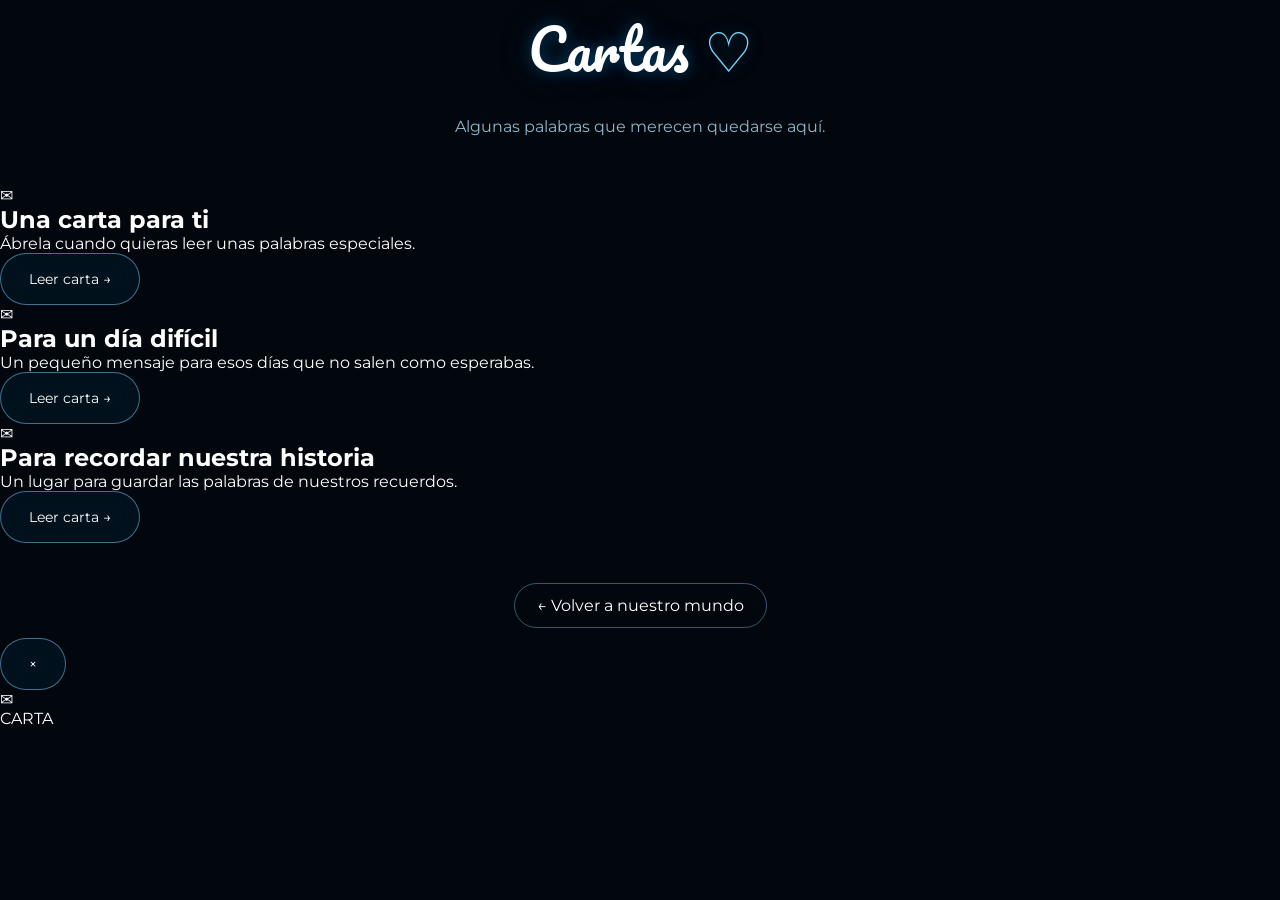
==== cartas.html @ 98e8fbcd "Create cartas.html" ====
<!DOCTYPE html>
<html lang="es">
<head>
    <meta charset="UTF-8">
    <meta name="viewport" content="width=device-width, initial-scale=1.0">

    <title>Mi Mar — Cartas ❤️</title>

    <link rel="preconnect" href="https://fonts.googleapis.com">
    <link rel="preconnect" href="https://fonts.gstatic.com" crossorigin>

    <link href="https://fonts.googleapis.com/css2?family=Montserrat:wght@300;400;500;600&family=Pacifico&display=swap" rel="stylesheet">

    <link rel="stylesheet" href="style.css">
</head>

<body>

<main class="cartas">

    <header class="encabezado">
        <h1>Cartas <span>♡</span></h1>
        <p>Algunas palabras que merecen quedarse aquí.</p>
    </header>

    <section class="cartas-grid">

        <div class="carta" onclick="abrirCarta(1)">
            <div class="sobre">✉</div>
            <h2>Una carta para ti</h2>
            <p>Ábrela cuando quieras leer unas palabras especiales.</p>
            <button>Leer carta →</button>
        </div>

        <div class="carta" onclick="abrirCarta(2)">
            <div class="sobre">✉</div>
            <h2>Para un día difícil</h2>
            <p>Un pequeño mensaje para esos días que no salen como esperabas.</p>
            <button>Leer carta →</button>
        </div>

        <div class="carta" onclick="abrirCarta(3)">
            <div class="sobre">✉</div>
            <h2>Para recordar nuestra historia</h2>
            <p>Un lugar para guardar las palabras de nuestros recuerdos.</p>
            <button>Leer carta →</button>
        </div>

    </section>

    <a class="volver" href="mundo.html">
        ← Volver a nuestro mundo
    </a>

</main>


<!-- VENTANA DE LA CARTA -->

<div id="ventanaCarta" class="ventana-carta">

    <div class="contenido-carta">

        <button class="cerrar" onclick="cerrarCarta()">×</button>

        <div class="sobre-grande">✉</div>

        <span id="etiquetaCarta">CARTA</span>

        <h2 id="tituloCarta"></h2>

        <p id="textoCarta"></p>

    </div>

</div>


<script>

const cartas = {

    1: {
        titulo: "Una carta para ti",
        texto: "Aquí puedes escribir tus propias palabras. Este espacio está pensado para guardar un mensaje especial que quieras conservar dentro de Mi Mar."
    },

    2: {
        titulo: "Para un día difícil",
        texto: "Aquí puedes escribir un mensaje para esos momentos en los que haga falta recordar los buenos momentos, respirar y seguir adelante."
    },

    3: {
        titulo: "Para recordar nuestra historia",
        texto: "Aquí puedes escribir algo sobre los momentos, recuerdos y experiencias que quieras conservar dentro de esta pequeña historia."
    }

};


function abrirCarta(numero) {

    document.getElementById("tituloCarta").textContent =
        cartas[numero].titulo;

    document.getElementById("textoCarta").textContent =
        cartas[numero].texto;

    document.getElementById("ventanaCarta").classList.add("mostrar");
}


function cerrarCarta() {

    document.getElementById("ventanaCarta").classList.remove("mostrar");

}

</script>

</body>
</html>
---- style.css ----
* {
    margin: 0;
    padding: 0;
    box-sizing: border-box;
}
body {
    font-family: 'Montserrat', sans-serif;
    background: #02070d;
    color: white;
    overflow-x: hidden;
}
}

/* Pantalla principal */
.inicio {
    min-height: 100vh;
    position: relative;
    display: flex;
    justify-content: center;
    align-items: center;
    text-align: center;

    background:
        radial-gradient(circle at 50% 35%, rgba(0, 90, 140, 0.25), transparent 45%),
        linear-gradient(to bottom, #020912, #001522 60%, #02070d);
}

/* Efecto de agua */
.inicio::before {
    content: "";
    position: absolute;
    inset: 0;

    background:
        radial-gradient(ellipse at 50% 100%,
        rgba(0, 120, 180, 0.22),
        transparent 55%);

    animation: agua 6s ease-in-out infinite alternate;
}

@keyframes agua {
    from {
        transform: translateY(0) scale(1);
    }

    to {
        transform: translateY(-15px) scale(1.05);
    }
}

/* Contenido */
.contenido {
    position: relative;
    z-index: 2;
    max-width: 700px;
    padding: 30px;
}

.pequeno {
    font-size: 12px;
    letter-spacing: 6px;
    color: #7ecfff;
    margin-bottom: 18px;
}

h1 {
    font-family: 'Pacifico', cursive;
    font-size: clamp(55px, 12vw, 110px);
    font-weight: normal;
    margin-bottom: 20px;

    text-shadow:
        0 0 15px rgba(0, 170, 255, 0.35),
        0 0 40px rgba(0, 110, 200, 0.2);
}

h1 span {
    color: #73d8ff;
}

.frase {
    color: #b8cbd5;
    font-size: 17px;
    line-height: 1.8;
    font-weight: 300;
    margin-bottom: 40px;
}

/* Botón */
button {
    border: 1px solid rgba(126, 207, 255, 0.5);
    background: rgba(0, 80, 120, 0.15);
    color: white;

    padding: 16px 28px;
    border-radius: 50px;

    font-family: 'Montserrat', sans-serif;
    font-size: 14px;

    cursor: pointer;

    transition: 0.35s ease;

    backdrop-filter: blur(10px);
}

button span {
    margin-left: 10px;
    color: #7ecfff;
}

button:hover {
    background: rgba(0, 130, 190, 0.25);
    border-color: #7ecfff;
    box-shadow: 0 0 25px rgba(0, 160, 230, 0.3);
    transform: translateY(-3px);
}

/* Flecha inferior */
.abajo {
    position: absolute;
    bottom: 25px;
    left: 50%;

    color: #6faec5;
    font-size: 22px;

    animation: bajar 1.5s infinite;
}

@keyframes bajar {
    0%, 100% {
        transform: translateY(0);
        opacity: 0.5;
    }

    50% {
        transform: translateY(8px);
        opacity: 1;
    }
}

/* Celulares */
@media (max-width: 600px) {

    .pequeno {
        font-size: 10px;
        letter-spacing: 4px;
    }

    .frase {
        font-size: 15px;
    }

    button {
        padding: 14px 22px;
    }
}/* =========================
   MENÚ DE MI MAR
========================= */

.mundo {
    min-height: 100vh;
    padding: 50px 25px;

    background:
        radial-gradient(circle at 50% 0%, rgba(0, 100, 160, 0.25), transparent 40%),
        linear-gradient(to bottom, #020912, #001522 60%, #02070d);

    color: white;
}

.encabezado {
    text-align: center;
    margin-bottom: 50px;
}

.encabezado h1 {
    font-family: 'Pacifico', cursive;
    font-size: 55px;
    font-weight: normal;
}

.encabezado h1 span {
    color: #73d8ff;
}

.encabezado p {
    color: #8fb8c9;
    margin-top: 10px;
}

/* Tarjetas */

.menu {
    max-width: 1000px;
    margin: auto;

    display: grid;
    grid-template-columns: repeat(3, 1fr);
    gap: 20px;

    padding: 30px 22px;

    background: rgba(4, 30, 45, 0.65);
    border: 1px solid rgba(100, 200, 255, 0.15);

    border-radius: 20px;

    backdrop-filter: blur(10px);

    transition: 0.35s ease;

    cursor: pointer;
    
    text-decoration: none;
    color: white;
        cursor: pointer;
    text-decoration: none;
    color: whit;
}
.tarjeta:hover {
    transform: translateY(-7px);

    border-color: rgba(100, 210, 255, 0.5);

    box-shadow:
        0 10px 40px rgba(0, 120, 200, 0.15);
}

.icono {
    font-size: 35px;
    margin-bottom: 18px;
}

.tarjeta h2 {
    font-size: 19px;
    font-weight: 500;
    margin-bottom: 10px;
}

.tarjeta p {
    color: #91aab5;
    font-size: 13px;
    line-height: 1.6;
}

footer {
    text-align: center;
    margin-top: 60px;

    color: #608494;
    font-size: 13px;
}

/* Celular */

@media (max-width: 750px) {

    .menu {
        grid-template-columns: 1fr;
        max-width: 500px;
    }

    .encabezado h1 {
        font-size: 45px;
    }

    .mundo {
        padding: 35px 18px;
    }
}
/* =========================
   GALERÍA DE RECUERDOS
========================= */

.recuerdos {
    min-height: 100vh;
    padding: 50px 25px;

    background:
        radial-gradient(circle at 50% 0%, rgba(0, 100, 160, 0.25), transparent 40%),
        linear-gradient(to bottom, #020912, #001522 60%, #02070d);

    color: white;
}

.galeria {
    max-width: 1100px;
    margin: 45px auto;

    display: grid;
    grid-template-columns: repeat(3, 1fr);
    gap: 25px;
}

.foto {
    overflow: hidden;

    background: rgba(4, 30, 45, 0.7);

    border: 1px solid rgba(100, 200, 255, 0.15);

    border-radius: 18px;

    transition: 0.35s ease;
}

.foto:hover {
    transform: translateY(-8px);

    border-color: rgba(100, 210, 255, 0.5);

    box-shadow:
        0 15px 45px rgba(0, 120, 200, 0.2);
}

.foto img {
    width: 100%;
    height: 280px;

    object-fit: cover;

    display: block;

    transition: 0.5s ease;
}

.foto:hover img {
    transform: scale(1.05);
}

.info {
    padding: 18px;
}

.info h2 {
    font-size: 17px;
    font-weight: 500;
    margin-bottom: 7px;
}

.info p {
    color: #91aab5;
    font-size: 13px;
    line-height: 1.5;
}

.volver {
    display: block;

    width: fit-content;

    margin: 40px auto 10px;

    padding: 12px 22px;

    border: 1px solid rgba(126, 207, 255, 0.4);

    border-radius: 30px;

    color: white;

    text-decoration: none;

    transition: 0.3s;
}

.volver:hover {
    background: rgba(0, 120, 180, 0.2);
    border-color: #7ecfff;
}

/* Celular */

@media (max-width: 750px) {

    .galeria {
        grid-template-columns: 1fr;
        max-width: 500px;
    }

    .foto img {
        height: 300px;
    }
}
/* ============================= */
/* NUESTRA HISTORIA              */
/* ============================= */

.historia {
    min-height: 100vh;
    padding: 50px 25px 70px;

    background:
        radial-gradient(circle at 50% 0%, rgba(0, 100, 160, 0.25), transparent 40%),
        linear-gradient(to bottom, #020912, #001522 60%, #02070d);

    color: white;
}

.linea-tiempo {
    position: relative;

    max-width: 1000px;
    margin: 70px auto;

    padding: 20px 0;
}

/* Línea central */

.linea-tiempo::before {
    content: "";

    position: absolute;

    top: 0;
    bottom: 0;

    left: 50%;

    width: 2px;

    background: linear-gradient(
        to bottom,
        transparent,
        #4fcfff,
        rgba(79, 207, 255, 0.3),
        #4fcfff,
        transparent
    );

    transform: translateX(-50%);
}

/* Cada momento */

.momento {
    position: relative;

    width: 50%;

    padding: 25px 45px;

    margin-bottom: 35px;
}

/* Alternar lados */

.momento:nth-child(odd) {
    left: 0;

    text-align: right;
}

.momento:nth-child(even) {
    left: 50%;

    text-align: left;
}

/* Punto de la línea */

.punto {
    position: absolute;

    top: 45px;

    width: 16px;
    height: 16px;

    border-radius: 50%;

    background: #73d8ff;

    box-shadow:
        0 0 10px #73d8ff,
        0 0 25px rgba(0, 180, 255, 0.6);

    z-index: 2;
}

.momento:nth-child(odd) .punto {
    right: -8px;
}

.momento:nth-child(even) .punto {
    left: -8px;
}

/* Tarjeta */

.contenido-momento {
    padding: 25px;

    background: rgba(4, 30, 45, 0.72);

    border: 1px solid rgba(100, 200, 255, 0.18);

    border-radius: 20px;

    backdrop-filter: blur(10px);

    transition: 0.35s ease;
}

.contenido-momento:hover {
    transform: translateY(-5px);

    border-color: rgba(100, 210, 255, 0.5);

    box-shadow:
        0 15px 45px rgba(0, 120, 200, 0.18);
}

/* Fecha */

.fecha {
    color: #73d8ff;

    font-size: 11px;

    letter-spacing: 3px;

    font-weight: 600;
}

/* Título */

.contenido-momento h2 {
    margin: 10px 0;

    font-size: 21px;

    font-weight: 500;
}

/* Texto */

.contenido-momento p {
    color: #91aab5;

    font-size: 14px;

    line-height: 1.7;

    margin-bottom: 18px;
}

/* Foto */

.contenido-momento img {
    width: 100%;

    max-height: 260px;

    object-fit: cover;

    border-radius: 14px;

    display: block;

    transition: 0.4s ease;
}

.contenido-momento:hover img {
    transform: scale(1.02);
}


/* ============================= */
/* CELULAR                       */
/* ============================= */

@media (max-width: 750px) {

    .historia {
        padding: 35px 18px 60px;
    }

    .linea-tiempo {
        margin-top: 50px;
    }

    /* La línea pasa al lado izquierdo */

    .linea-tiempo::before {
        left: 12px;
    }

    .momento,
    .momento:nth-child(even),
    .momento:nth-child(odd) {
        width: 100%;

        left: 0;

        padding: 20px 0 20px 40px;

        text-align: left;
    }

    .punto,
    .momento:nth-child(odd) .punto,
    .momento:nth-child(even) .punto {
        left: 4px;
        right: auto;
    }

    .contenido-momento {
        padding: 22px;
    }

    .contenido-momento h2 {
        font-size: 19px;
    }

    .contenido-momento p {
        font-size: 13px;
    }

    .contenido-momento img {
        max-height: 300px;
    }
}
/* ============================= */
/* JUEGO: CUANTO NOS CONOCEMOS   */
/* ============================= */

.juego {
    min-height: 100vh;
    padding: 45px 20px 60px;

    background:
        radial-gradient(circle at 50% 0%, rgba(0, 100, 160, 0.25), transparent 40%),
        linear-gradient(to bottom, #020912, #001522 60%, #02070d);

    color: white;
}

.panel-juego {
    max-width: 650px;
    margin: 45px auto 0;
    padding: 30px;

    background: rgba(4, 30, 45, 0.72);
    border: 1px solid rgba(100, 200, 255, 0.2);
    border-radius: 22px;

    backdrop-filter: blur(10px);
}

.progreso-info {
    display: flex;
    justify-content: space-between;
    gap: 12px;

    color: #91aab5;
    font-size: 12px;
}

.barra-progreso {
    height: 5px;
    margin: 16px 0 30px;

    background: rgba(255, 255, 255, 0.08);
    border-radius: 10px;
    overflow: hidden;
}

#progreso {
    width: 0;
    height: 100%;

    background: #73d8ff;
    box-shadow: 0 0 12px rgba(115, 216, 255, 0.6);

    transition: width 0.4s ease;
}

.etiqueta {
    color: #73d8ff;
    font-size: 11px;
    letter-spacing: 3px;
    margin-bottom: 15px;
}

.panel-juego h2 {
    font-size: 23px;
    line-height: 1.5;
    font-weight: 500;
    margin-bottom: 25px;
}

.opciones {
    display: grid;
    gap: 12px;
}

.opcion {
    width: 100%;
    padding: 16px;

    color: #dceaf0;
    text-align: left;

    background: rgba(0, 20, 35, 0.65);
    border: 1px solid rgba(100, 200, 255, 0.18);
    border-radius: 13px;

    cursor: pointer;
    transition: 0.25s ease;
}

.opcion:hover:not(:disabled) {
    border-color: #73d8ff;
    background: rgba(0, 100, 150, 0.2);
}

.opcion.correcta {
    border-color: #69e6b1;
    background: rgba(30, 150, 100, 0.16);
    color: #a8f5d2;
}

.opcion.incorrecta {
    border-color: #ff8585;
    background: rgba(180, 50, 65, 0.16);
    color: #ffb2b2;
}

.opcion:disabled {
    cursor: default;
}

#mensaje {
    min-height: 24px;
    margin-top: 20px;
    font-size: 13px;
    line-height: 1.6;
}

.mensaje-correcto {
    color: #8cefc1;
}

.mensaje-error {
    color: #ffb2b2;
}

.boton-juego {
    display: block;
    width: 100%;
    margin-top: 18px;
    padding: 15px 20px;

    color: white;
    background: rgba(0, 100, 150, 0.22);
    border: 1px solid rgba(126, 207, 255, 0.5);
    border-radius: 40px;

    font-family: 'Montserrat', sans-serif;
    cursor: pointer;
    transition: 0.3s ease;
}

.boton-juego:hover {
    background: rgba(0, 130, 190, 0.3);
    border-color: #73d8ff;
}

.resultado {
    text-align: center;
}

.corazon-final {
    color: #73d8ff;
    font-size: 55px;
    margin-bottom: 15px;
}

.resultado h2 {
    font-family: 'Pacifico', cursive;
    font-size: 30px;
    font-weight: normal;
}

.resultado p {
    color: #91aab5;
    line-height: 1.7;
}

.puntuacion-final {
    margin: 25px 0;
    color: #73d8ff;
    font-size: 24px;
    font-weight: 600;
}

@media (max-width: 600px) {
    .juego {
        padding: 30px 15px 45px;
    }

    .panel-juego {
        padding: 22px 18px;
        margin-top: 30px;
    }

    .panel-juego h2 {
        font-size: 20px;
    }

    .opcion {
        padding: 15px;
        font-size: 13px;
    }

    .resultado h2 {
        font-size: 25px;
    }
}
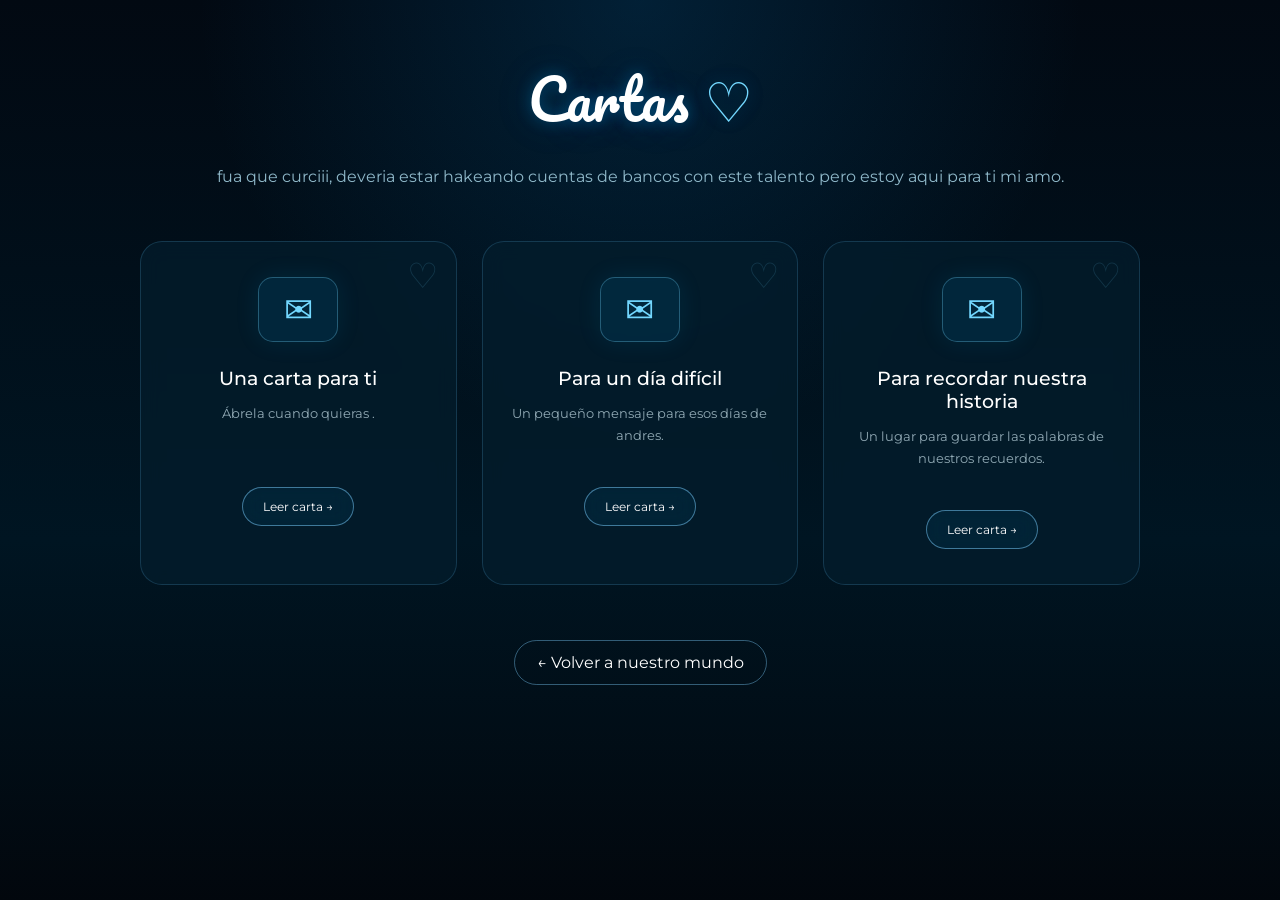
==== commit 3c954d7f: "Update cartas.html" ====
--- a/cartas.html
+++ b/cartas.html
@@ -20,7 +20,8 @@
 
     <header class="encabezado">
         <h1>Cartas <span>♡</span></h1>
-        <p>Algunas palabras que merecen quedarse aquí.</p>
+        <p>fua que curciii, deveria estar hakeando cuentas de bancos con este talento pero
+            estoy aqui para ti mi amo.</p>
     </header>
 
     <section class="cartas-grid">
@@ -28,14 +29,14 @@
         <div class="carta" onclick="abrirCarta(1)">
             <div class="sobre">✉</div>
             <h2>Una carta para ti</h2>
-            <p>Ábrela cuando quieras leer unas palabras especiales.</p>
+            <p>Ábrela cuando quieras .</p>
             <button>Leer carta →</button>
         </div>
 
         <div class="carta" onclick="abrirCarta(2)">
             <div class="sobre">✉</div>
             <h2>Para un día difícil</h2>
-            <p>Un pequeño mensaje para esos días que no salen como esperabas.</p>
+            <p>Un pequeño mensaje para esos días de andres.</p>
             <button>Leer carta →</button>
         </div>
 
@@ -82,17 +83,17 @@
 
     1: {
         titulo: "Una carta para ti",
-        texto: "Aquí puedes escribir tus propias palabras. Este espacio está pensado para guardar un mensaje especial que quieras conservar dentro de Mi Mar."
+        texto: "mira corazon te amo, como humberto a las matematicas, como ortega ama decir hermanoooo, jajajaj."
     },
 
     2: {
         titulo: "Para un día difícil",
-        texto: "Aquí puedes escribir un mensaje para esos momentos en los que haga falta recordar los buenos momentos, respirar y seguir adelante."
+        texto: "tengo fe que na niña lucy me va aceptar aun asi todo pasmado, jajjaj y esa fe mueve montañas por que te amo."
     },
 
     3: {
         titulo: "Para recordar nuestra historia",
-        texto: "Aquí puedes escribir algo sobre los momentos, recuerdos y experiencias que quieras conservar dentro de esta pequeña historia."
+        texto: "quiero que recuerdes que t amo y que comassssss porfabor."
     }
 
 };
--- a/style.css
+++ b/style.css
@@ -823,3 +823,297 @@
         font-size: 25px;
     }
 }
+/* =========================
+   CARTAS
+========================= */
+
+.cartas {
+    min-height: 100vh;
+    padding: 50px 25px 70px;
+    background:
+        radial-gradient(circle at 50% 0%, rgba(0, 100, 160, 0.25), transparent 40%),
+        linear-gradient(to bottom, #020912, #001522 60%, #02070d);
+    color: white;
+}
+
+.cartas-grid {
+    max-width: 1000px;
+    margin: 55px auto;
+    display: grid;
+    grid-template-columns: repeat(3, 1fr);
+    gap: 25px;
+}
+
+.carta {
+    padding: 35px 25px;
+    text-align: center;
+    background: rgba(4, 30, 45, 0.72);
+    border: 1px solid rgba(100, 200, 255, 0.18);
+    border-radius: 22px;
+    backdrop-filter: blur(10px);
+    transition: 0.4s ease;
+    cursor: pointer;
+}
+
+.carta:hover {
+    transform: translateY(-10px);
+    border-color: rgba(115, 216, 255, 0.65);
+    box-shadow:
+        0 15px 45px rgba(0, 120, 200, 0.2),
+        0 0 25px rgba(0, 160, 230, 0.08);
+}
+
+.sobre {
+    width: 80px;
+    height: 65px;
+    margin: 0 auto 25px;
+    display: flex;
+    justify-content: center;
+    align-items: center;
+    font-size: 35px;
+    color: #73d8ff;
+    background: rgba(0, 100, 150, 0.18);
+    border: 1px solid rgba(115, 216, 255, 0.3);
+    border-radius: 15px;
+    box-shadow: 0 0 25px rgba(0, 160, 230, 0.1);
+    transition: 0.4s ease;
+}
+
+.carta:hover .sobre {
+    transform: translateY(-5px) rotate(-3deg);
+    box-shadow: 0 0 30px rgba(115, 216, 255, 0.25);
+}
+
+.carta h2 {
+    font-size: 19px;
+    font-weight: 500;
+    margin-bottom: 12px;
+}
+
+.carta p {
+    color: #91aab5;
+    font-size: 13px;
+    line-height: 1.7;
+    min-height: 65px;
+}
+
+.carta button {
+    margin-top: 20px;
+    padding: 11px 20px;
+    font-size: 12px;
+}
+
+
+/* =========================
+   VENTANA DE LA CARTA
+========================= */
+
+.ventana-carta {
+    position: fixed;
+    inset: 0;
+    display: flex;
+    justify-content: center;
+    align-items: center;
+    padding: 20px;
+    background: rgba(0, 5, 12, 0.82);
+    backdrop-filter: blur(8px);
+    opacity: 0;
+    visibility: hidden;
+    transition: 0.35s ease;
+    z-index: 1000;
+}
+
+.ventana-carta.mostrar {
+    opacity: 1;
+    visibility: visible;
+}
+
+.contenido-carta {
+    position: relative;
+    width: 100%;
+    max-width: 600px;
+    padding: 45px 35px;
+    text-align: center;
+    background:
+        linear-gradient(
+            145deg,
+            rgba(8, 38, 55, 0.98),
+            rgba(2, 15, 25, 0.98)
+        );
+    border: 1px solid rgba(115, 216, 255, 0.3);
+    border-radius: 25px;
+    box-shadow:
+        0 25px 80px rgba(0, 0, 0, 0.5),
+        0 0 40px rgba(0, 150, 220, 0.12);
+    transform: translateY(30px) scale(0.95);
+    transition: 0.4s ease;
+}
+
+.ventana-carta.mostrar .contenido-carta {
+    transform: translateY(0) scale(1);
+}
+
+.cerrar {
+    position: absolute;
+    top: 15px;
+    right: 18px;
+    width: 40px;
+    height: 40px;
+    padding: 0;
+    border-radius: 50%;
+    font-size: 25px;
+    line-height: 1;
+    color: #91aab5;
+    background: transparent;
+    border: 1px solid rgba(115, 216, 255, 0.15);
+}
+
+.cerrar:hover {
+    color: white;
+    background: rgba(0, 120, 180, 0.2);
+}
+
+.sobre-grande {
+    font-size: 55px;
+    color: #73d8ff;
+    margin-bottom: 20px;
+    text-shadow: 0 0 25px rgba(115, 216, 255, 0.3);
+}
+
+#etiquetaCarta {
+    color: #73d8ff;
+    font-size: 10px;
+    letter-spacing: 4px;
+}
+
+#tituloCarta {
+    margin: 12px 0 20px;
+    font-size: 25px;
+    font-weight: 500;
+}
+
+#textoCarta {
+    color: #b4c8d1;
+    font-size: 15px;
+    line-height: 1.9;
+}
+
+
+/* =========================
+   MÓVIL
+========================= */
+
+@media (max-width: 750px) {
+
+    .cartas {
+        padding: 35px 18px 60px;
+    }
+
+    .cartas-grid {
+        grid-template-columns: 1fr;
+        max-width: 500px;
+        margin-top: 40px;
+    }
+
+    .carta {
+        padding: 30px 22px;
+    }
+
+    .contenido-carta {
+        padding: 40px 25px;
+    }
+
+    #tituloCarta {
+        font-size: 22px;
+    }
+
+    #textoCarta {
+        font-size: 14px;
+    }
+}
+/* =========================
+   ANIMACIÓN DE APERTURA
+========================= */
+
+.carta {
+    position: relative;
+    overflow: hidden;
+}
+
+.carta::after {
+    content: "♡";
+    position: absolute;
+    top: 12px;
+    right: 18px;
+    color: rgba(115, 216, 255, 0.15);
+    font-size: 35px;
+    transition: 0.4s ease;
+}
+
+.carta:hover::after {
+    transform: translateY(-5px) rotate(15deg);
+    color: rgba(115, 216, 255, 0.4);
+}
+
+.sobre {
+    position: relative;
+    animation: flotarSobre 3s ease-in-out infinite;
+}
+
+.carta:nth-child(2) .sobre {
+    animation-delay: 0.5s;
+}
+
+.carta:nth-child(3) .sobre {
+    animation-delay: 1s;
+}
+
+@keyframes flotarSobre {
+    0%, 100% {
+        transform: translateY(0);
+    }
+
+    50% {
+        transform: translateY(-7px);
+    }
+}
+
+/* Animación cuando aparece la carta */
+
+.ventana-carta.mostrar .sobre-grande {
+    animation: aparecerSobre 0.7s ease forwards;
+}
+
+.ventana-carta.mostrar #etiquetaCarta,
+.ventana-carta.mostrar #tituloCarta,
+.ventana-carta.mostrar #textoCarta {
+    animation: aparecerTexto 0.8s ease forwards;
+}
+
+@keyframes aparecerSobre {
+    0% {
+        opacity: 0;
+        transform: translateY(20px) scale(0.7) rotate(-10deg);
+    }
+
+    70% {
+        transform: translateY(-5px) scale(1.08) rotate(3deg);
+    }
+
+    100% {
+        opacity: 1;
+        transform: translateY(0) scale(1) rotate(0);
+    }
+}
+
+@keyframes aparecerTexto {
+    0% {
+        opacity: 0;
+        transform: translateY(15px);
+    }
+
+    100% {
+        opacity: 1;
+        transform: translateY(0);
+    }
+}
